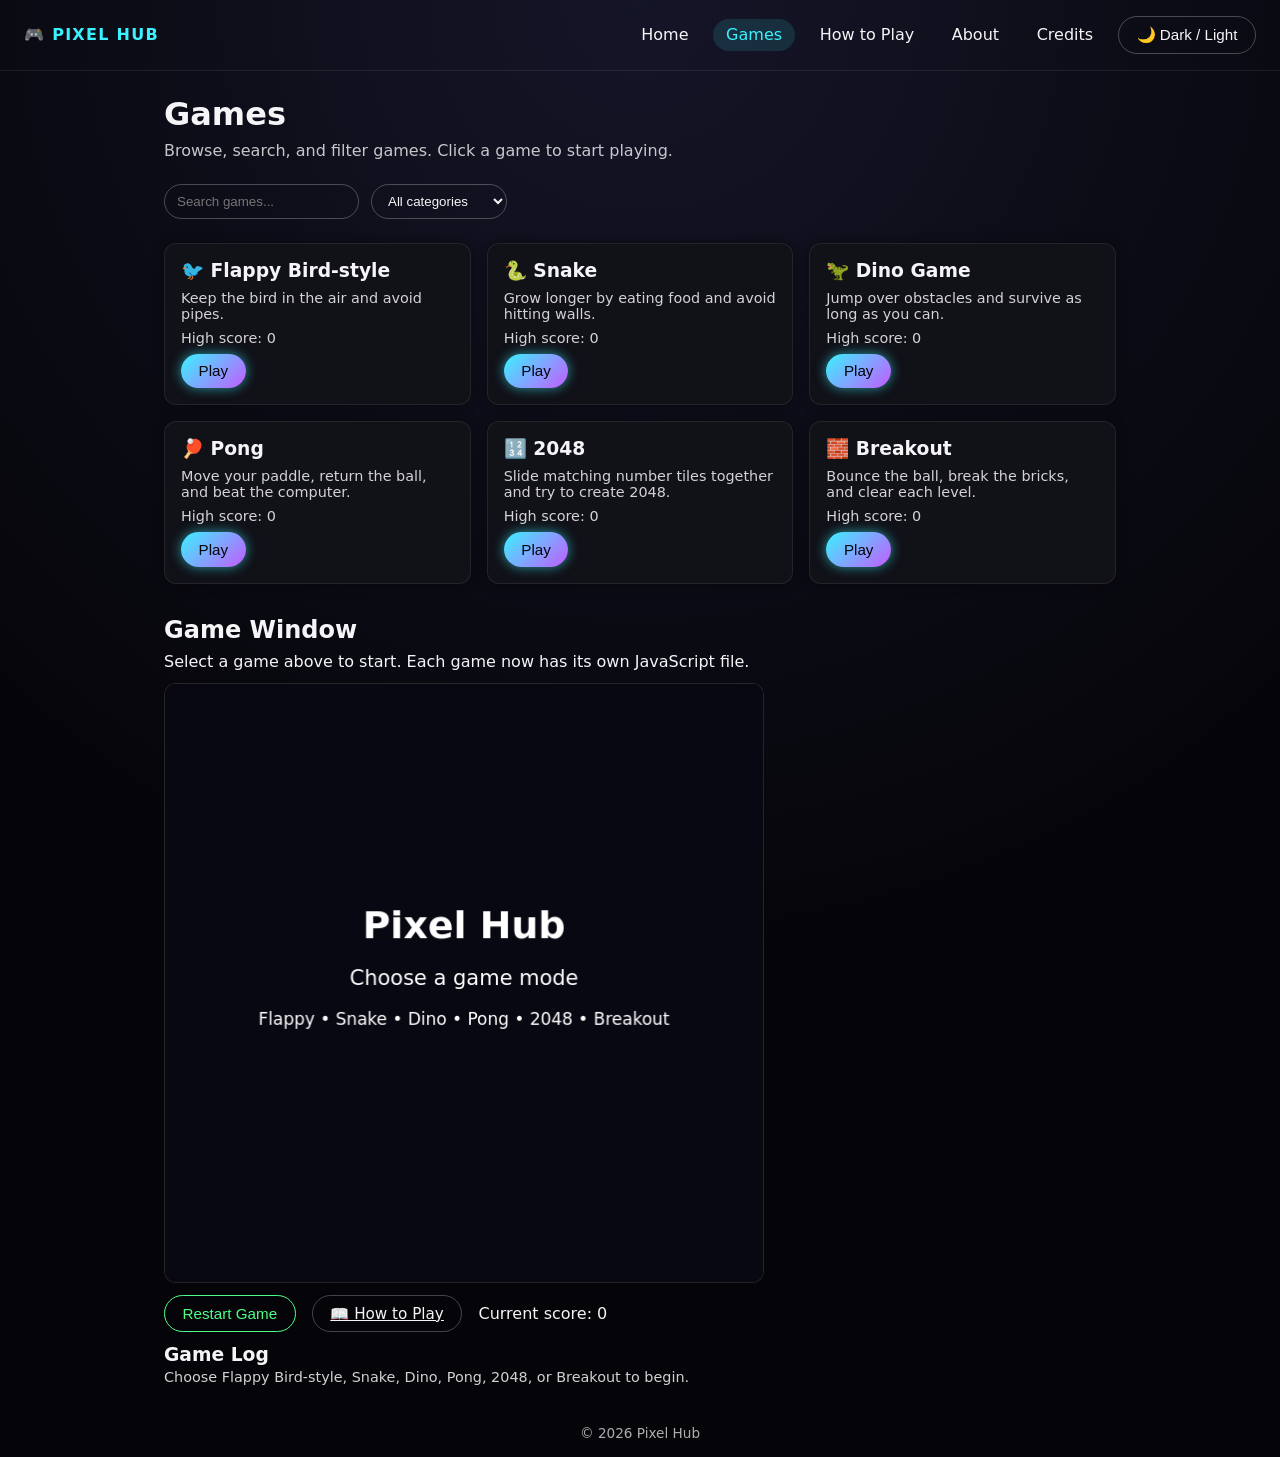
==== Pixel_Hub/games.html @ f3220529 "Add files via upload" ====
<!DOCTYPE html>
<html lang="en">
<head>
  <meta charset="UTF-8">
  <title>Pixel Hub - Games</title>
  <meta name="viewport" content="width=device-width, initial-scale=1.0">
  <link rel="stylesheet" href="style.css">
</head>

<body class="theme-dark">

  <header class="site-header">
    <div class="logo">🎮 Pixel Hub</div>

    <nav class="nav">
      <a href="index.html">Home</a>
      <a href="games.html" class="active">Games</a>
      <a href="how-to-play.html">How to Play</a>
      <a href="about.html">About</a>
      <a href="credits.html">Credits</a>

      <button id="theme-toggle" class="btn-outline">
        🌙 Dark / Light
      </button>
    </nav>
  </header>


  <main class="container">

    <section class="page-header">
      <h1>Games</h1>

      <p>
        Browse, search, and filter games.
        Click a game to start playing.
      </p>
    </section>


    <section class="games-controls">

      <input
        type="text"
        id="game-search"
        placeholder="Search games..."
      >

      <select id="game-filter">

        <option value="all">
          All categories
        </option>

        <option value="arcade">
          Arcade
        </option>

        <option value="endless">
          Endless runner
        </option>

        <option value="classic">
          Classic
        </option>

      </select>

    </section>


    <section
      class="card-grid"
      id="games-list"
    >

      <article
        class="card game-card"
        data-category="arcade"
        id="flappy"
      >

        <h3>
          🐦 Flappy Bird-style
        </h3>

        <p>
          Keep the bird in the air
          and avoid pipes.
        </p>

        <p class="score">
          High score:
          <span
            data-game="flappy"
            class="high-score"
          >
            0
          </span>
        </p>

        <button
          class="btn-primary play-btn"
          data-game="flappy"
        >
          Play
        </button>

      </article>


      <article
        class="card game-card"
        data-category="classic"
        id="snake"
      >

        <h3>
          🐍 Snake
        </h3>

        <p>
          Grow longer by eating food
          and avoid hitting walls.
        </p>

        <p class="score">
          High score:
          <span
            data-game="snake"
            class="high-score"
          >
            0
          </span>
        </p>

        <button
          class="btn-primary play-btn"
          data-game="snake"
        >
          Play
        </button>

      </article>


      <article
        class="card game-card"
        data-category="endless"
        id="dino"
      >

        <h3>
          🦖 Dino Game
        </h3>

        <p>
          Jump over obstacles
          and survive as long as you can.
        </p>

        <p class="score">
          High score:
          <span
            data-game="dino"
            class="high-score"
          >
            0
          </span>
        </p>

        <button
          class="btn-primary play-btn"
          data-game="dino"
        >
          Play
        </button>

      </article>


      <article
        class="card game-card"
        data-category="arcade"
        id="pong"
      >

        <h3>
          🏓 Pong
        </h3>

        <p>
          Move your paddle, return the ball,
          and beat the computer.
        </p>

        <p class="score">
          High score:
          <span
            data-game="pong"
            class="high-score"
          >
            0
          </span>
        </p>

        <button
          class="btn-primary play-btn"
          data-game="pong"
        >
          Play
        </button>

      </article>


      <article
        class="card game-card"
        data-category="classic"
        id="2048"
      >

        <h3>
          🔢 2048
        </h3>

        <p>
          Slide matching number tiles together
          and try to create 2048.
        </p>

        <p class="score">
          High score:
          <span
            data-game="2048"
            class="high-score"
          >
            0
          </span>
        </p>

        <button
          class="btn-primary play-btn"
          data-game="2048"
        >
          Play
        </button>

      </article>


      <article
        class="card game-card"
        data-category="arcade"
        id="breakout"
      >

        <h3>
          🧱 Breakout
        </h3>

        <p>
          Bounce the ball, break the bricks,
          and clear each level.
        </p>

        <p class="score">
          High score:
          <span
            data-game="breakout"
            class="high-score"
          >
            0
          </span>
        </p>

        <button
          class="btn-primary play-btn"
          data-game="breakout"
        >
          Play
        </button>

      </article>

    </section>


    <section class="game-play-area">

      <h2>Game Window</h2>

      <p>
        Select a game above to start.
        Each game now has its own JavaScript file.
      </p>

      <canvas
        id="game-canvas"
        width="600"
        height="600"
        tabindex="0"
      ></canvas>

      <div class="game-controls">

        <button
          id="restart-game"
          class="btn-secondary"
        >
          Restart Game
        </button>

        <a
          id="current-game-help"
          class="btn-outline"
          href="how-to-play.html"
        >
          📖 How to Play
        </a>

        <p id="current-score">
          Current score: 0
        </p>

      </div>

      <div class="game-instructions">

        <h3>Game Log</h3>

        <div
          id="game-log"
          aria-live="polite"
          aria-label="Game status log"
        >
          <p class="game-log-entry">
            Choose Flappy Bird-style, Snake, Dino,
            Pong, 2048, or Breakout to begin.
          </p>
        </div>

      </div>

    </section>

  </main>


  <footer class="site-footer">
    <p>© 2026 Pixel Hub</p>
  </footer>


  <script>
    // ========================================
    // Pixel Hub - Page + Game Controller
    // ========================================

    const themeToggle =
      document.getElementById(
        "theme-toggle"
      );


    function applySavedTheme() {
      const savedTheme =
        localStorage.getItem(
          "pixelArcadeTheme"
        );


      if (
        savedTheme === "light"
      ) {
        document.body.classList.remove(
          "theme-dark"
        );

        document.body.classList.add(
          "theme-light"
        );

      } else {

        document.body.classList.remove(
          "theme-light"
        );

        document.body.classList.add(
          "theme-dark"
        );
      }
    }


    applySavedTheme();


    if (themeToggle) {
      themeToggle.addEventListener(
        "click",
        () => {

          const isLight =
            document.body.classList.contains(
              "theme-light"
            );


          document.body.classList.toggle(
            "theme-light",
            !isLight
          );


          document.body.classList.toggle(
            "theme-dark",
            isLight
          );


          localStorage.setItem(
            "pixelArcadeTheme",
            isLight
              ? "dark"
              : "light"
          );
        }
      );
    }


    // ------------------------------
    // Shared Game Window
    // ------------------------------

    const canvas =
      document.getElementById(
        "game-canvas"
      );

    const ctx =
      canvas.getContext(
        "2d"
      );


    const restartButton =
      document.getElementById(
        "restart-game"
      );

    const currentScoreElement =
      document.getElementById(
        "current-score"
      );

    const currentGameHelp =
      document.getElementById(
        "current-game-help"
      );

    const gameHelpSections = {
      flappy: "flappy",
      snake: "snake",
      dino: "dino",
      pong: "pong",
      "2048": "game-2048",
      breakout: "breakout"
    };

    const gameHelpLabels = {
      flappy: "Flappy Bird-style",
      snake: "Snake",
      dino: "Dino",
      pong: "Pong",
      "2048": "2048",
      breakout: "Breakout"
    };

    const gameLog =
      document.getElementById(
        "game-log"
      );


    const registeredGames = {};

    let currentGameName = null;


    function updateScore(score) {
      if (
        currentScoreElement
      ) {
        currentScoreElement.textContent =
          `Current score: ${score}`;
      }
    }


    function setInstructions(text) {
      if (
        !gameLog ||
        !text
      ) {
        return;
      }


      const entry =
        document.createElement(
          "p"
        );


      entry.className =
        "game-log-entry";


      entry.textContent =
        text;


      gameLog.appendChild(
        entry
      );


      while (
        gameLog.children.length > 8
      ) {
        gameLog.removeChild(
          gameLog.firstElementChild
        );
      }


      gameLog.scrollTop =
        gameLog.scrollHeight;
    }


    function fillCanvas(color) {
      ctx.fillStyle =
        color;

      ctx.fillRect(
        0,
        0,
        canvas.width,
        canvas.height
      );
    }


    function showGameOver(
      title,
      score
    ) {
      ctx.fillStyle =
        "rgba(0, 0, 0, 0.72)";

      ctx.fillRect(
        0,
        0,
        canvas.width,
        canvas.height
      );


      ctx.fillStyle =
        "#ffffff";

      ctx.textAlign =
        "center";


      ctx.font =
        "bold 42px system-ui";

      ctx.fillText(
        title,
        canvas.width / 2,
        canvas.height / 2 - 30
      );


      ctx.font =
        "24px system-ui";

      ctx.fillText(
        `Score: ${score}`,
        canvas.width / 2,
        canvas.height / 2 + 15
      );


      ctx.font =
        "18px system-ui";

      ctx.fillText(
        "Press Restart Game to play again",
        canvas.width / 2,
        canvas.height / 2 + 55
      );


      ctx.textAlign =
        "start";
    }


    function registerGame(
      name,
      gameObject
    ) {
      if (
        !name ||
        !gameObject ||
        typeof gameObject.start !==
          "function" ||
        typeof gameObject.stop !==
          "function"
      ) {
        console.error(
          "Invalid game registration:",
          name
        );

        return;
      }


      registeredGames[name] =
        gameObject;
    }


    function getCurrentGame() {
      return currentGameName;
    }


    function updateCurrentGameHelp(name) {
      if (!currentGameHelp) {
        return;
      }


      const section =
        gameHelpSections[name];

      const label =
        gameHelpLabels[name];


      if (!section || !label) {
        currentGameHelp.href =
          "how-to-play.html";

        currentGameHelp.textContent =
          "📖 How to Play";

        return;
      }


      currentGameHelp.href =
        `how-to-play.html#${section}`;

      currentGameHelp.textContent =
        `📖 How to Play ${label}`;
    }


    function stopCurrentGame() {
      if (
        currentGameName &&
        registeredGames[
          currentGameName
        ]
      ) {
        registeredGames[
          currentGameName
        ].stop();
      }
    }


    function scrollToGame() {
      const gameArea =
        document.querySelector(
          ".game-play-area"
        );


      if (gameArea) {
        gameArea.scrollIntoView({
          behavior: "smooth",
          block: "start"
        });
      }


      canvas.focus({
        preventScroll: true
      });
    }


    function wait(milliseconds) {
      return new Promise(
        (resolve) => {
          setTimeout(
            resolve,
            milliseconds
          );
        }
      );
    }


    async function showCountdown() {
      const countdownSteps = [
        {
          text: "3",
          duration: 700
        },

        {
          text: "2",
          duration: 700
        },

        {
          text: "1",
          duration: 700
        },

        {
          text: "GO!",
          duration: 500
        }
      ];


      for (
        const step of
        countdownSteps
      ) {
        fillCanvas(
          "#080812"
        );


        ctx.fillStyle =
          "#ffffff";


        ctx.textAlign =
          "center";


        ctx.textBaseline =
          "middle";


        ctx.font =
          step.text === "GO!"
            ? "bold 110px system-ui"
            : "bold 160px system-ui";


        ctx.fillText(
          step.text,
          canvas.width / 2,
          canvas.height / 2
        );


        await wait(
          step.duration
        );
      }


      ctx.textBaseline =
        "alphabetic";


      ctx.textAlign =
        "start";
    }


    async function startGame(name) {
      if (
        window.pixelArcadeGameFilesReady
      ) {
        await window
          .pixelArcadeGameFilesReady;
      }


      const game =
        registeredGames[name];


      if (!game) {
        console.error(
          `Game "${name}" has not been registered.`,
          Object.keys(
            registeredGames
          )
        );


        setInstructions(
          `Could not start ${name}. Its JavaScript file did not load. Check the browser console for the paths that were tried.`
        );


        return;
      }


      stopCurrentGame();


      currentGameName =
        name;


      updateCurrentGameHelp(
        name
      );


      scrollToGame();


      setInstructions(
        `Get ready for ${name}!`
      );


      await showCountdown();


      game.start();
    }


    function restartCurrentGame() {
      if (!currentGameName) {
        setInstructions(
          "Choose a game first."
        );

        return;
      }


      const game =
        registeredGames[
          currentGameName
        ];


      if (!game) {
        setInstructions(
          "The selected game could not be found."
        );

        return;
      }


      game.stop();
      game.start();

      scrollToGame();
    }


    // ------------------------------
    // Search + Category Filter
    // ------------------------------

    const gameSearch =
      document.getElementById(
        "game-search"
      );

    const gameFilter =
      document.getElementById(
        "game-filter"
      );

    const gameCards =
      document.querySelectorAll(
        ".game-card"
      );


    function filterGames() {
      const searchText =
        gameSearch
          ? gameSearch.value
              .toLowerCase()
              .trim()
          : "";


      const category =
        gameFilter
          ? gameFilter.value
          : "all";


      gameCards.forEach(
        (card) => {
          const matchesSearch =
            card.textContent
              .toLowerCase()
              .includes(
                searchText
              );


          const matchesCategory =
            category === "all" ||
            card.dataset.category ===
              category;


          card.style.display =
            matchesSearch &&
            matchesCategory
              ? ""
              : "none";
        }
      );
    }


    if (gameSearch) {
      gameSearch.addEventListener(
        "input",
        filterGames
      );
    }


    if (gameFilter) {
      gameFilter.addEventListener(
        "change",
        filterGames
      );
    }


    // ------------------------------
    // Public Game API
    // ------------------------------

    window.PixelArcade = {
      canvas,
      ctx,
      updateScore,
      setInstructions,
      fillCanvas,
      showGameOver,
      registerGame,
      getCurrentGame
    };


    // ------------------------------
    // Initial Canvas
    // ------------------------------

    fillCanvas(
      "#080812"
    );


    ctx.fillStyle =
      "#ffffff";

    ctx.textAlign =
      "center";


    ctx.font =
      "bold 38px system-ui";

    ctx.fillText(
      "Pixel Hub",
      canvas.width / 2,
      canvas.height / 2 - 45
    );


    ctx.font =
      "21px system-ui";

    ctx.fillText(
      "Choose a game mode",
      canvas.width / 2,
      canvas.height / 2 + 2
    );


    ctx.font =
      "17px system-ui";

    ctx.fillText(
      "Flappy • Snake • Dino • Pong • 2048 • Breakout",
      canvas.width / 2,
      canvas.height / 2 + 42
    );


    ctx.textAlign =
      "start";
  </script>


  <script>
    // ========================================
    // GAME FILE LOADER
    // ========================================

    function loadGameScript(
      gameName,
      paths,
      expectedRegistrationName = null
    ) {
      return new Promise(
        (resolve) => {
          let index = 0;


          function tryNextPath() {
            if (
              index >=
              paths.length
            ) {
              console.error(
                `${gameName} could not be loaded. Tried:`,
                paths
              );


              resolve(
                false
              );

              return;
            }


            const path =
              paths[index++];


            const script =
              document.createElement(
                "script"
              );


            script.src =
              path;


            script.onload =
              () => {
                if (
                  expectedRegistrationName &&
                  !registeredGames[
                    expectedRegistrationName
                  ]
                ) {
                  console.warn(
                    `${gameName} loaded from ${path}, but did not register as "${expectedRegistrationName}". Trying the next path.`
                  );


                  script.remove();

                  tryNextPath();

                  return;
                }


                console.log(
                  `${gameName} loaded from ${path}`
                );


                resolve(
                  true
                );
              };


            script.onerror =
              () => {
                script.remove();

                tryNextPath();
              };


            document.body
              .appendChild(
                script
              );
          }


          tryNextPath();
        }
      );
    }


    async function loadPixelArcadeGames() {

      await loadGameScript(
        "Snake",

        [
          "Snake.js",
          "Snake(1).js",
          "snake.js",

          "games/Snake.js",
          "games/Snake(1).js",
          "games/snake.js",

          "game/Snake.js",
          "game/Snake(1).js",

          "js/Snake.js",
          "js/Snake(1).js",

          "Game Files/Snake.js",
          "Game Files/Snake(1).js",

          "game-files/Snake.js",
          "game-files/Snake(1).js"
        ]
      );


      await loadGameScript(
        "Dino",

        [
          "T-rex.js",
          "T-Rex.js",
          "T-Rex-game.js",
          "T-rex(1).js",

          "games/T-rex.js",
          "games/T-Rex.js",
          "games/T-Rex-game.js",
          "games/T-rex(1).js",

          "game/T-rex.js",
          "game/T-Rex.js",

          "js/T-rex.js",
          "js/T-Rex.js",

          "Game Files/T-rex.js",
          "Game Files/T-Rex.js",

          "game-files/T-rex.js",
          "game-files/T-Rex.js"
        ]
      );


      await loadGameScript(
        "Flappy Bird",

        [
          "FlappyBird.js",
          "FlappyBird(1).js",
          "flappybird.js",

          "games/FlappyBird.js",
          "games/FlappyBird(1).js",
          "games/flappybird.js",

          "game/FlappyBird.js",
          "game/FlappyBird(1).js",

          "js/FlappyBird.js",
          "js/FlappyBird(1).js",

          "Game Files/FlappyBird.js",
          "Game Files/FlappyBird(1).js",

          "game-files/FlappyBird.js",
          "game-files/FlappyBird(1).js"
        ]
      );


      await loadGameScript(
        "Pong",

        [
          "Pong.js",
          "Pong(1).js",
          "pong.js",

          "games/Pong.js",
          "games/Pong(1).js",
          "games/pong.js",

          "game/Pong.js",
          "game/Pong(1).js",

          "js/Pong.js",
          "js/Pong(1).js",

          "Game Files/Pong.js",
          "Game Files/Pong(1).js",

          "game-files/Pong.js",
          "game-files/Pong(1).js"
        ]
      );


      await loadGameScript(
        "2048",

        [
          "2048.js",
          "2048(1).js",

          "games/2048.js",
          "games/2048(1).js",

          "game/2048.js",
          "game/2048(1).js",

          "js/2048.js",
          "js/2048(1).js",

          "Game Files/2048.js",
          "Game Files/2048(1).js",

          "game-files/2048.js",
          "game-files/2048(1).js"
        ]
      );


      await loadGameScript(
        "Breakout",

        [
          "Breakout.js",
          "Breakout(1).js",
          "breakout.js",

          "games/Breakout.js",
          "games/Breakout(1).js",
          "games/breakout.js",

          "game/Breakout.js",
          "game/Breakout(1).js",

          "js/Breakout.js",
          "js/Breakout(1).js",

          "Game Files/Breakout.js",
          "Game Files/Breakout(1).js",

          "game-files/Breakout.js",
          "game-files/Breakout(1).js"
        ],

        "breakout"
      );


      console.log(
        "Registered games:",
        Object.keys(
          registeredGames
        )
      );
    }


    window.pixelArcadeGameFilesReady =
      loadPixelArcadeGames();
  </script>


  <script>
    document
      .querySelectorAll(
        ".play-btn"
      )
      .forEach(
        (button) => {
          button.addEventListener(
            "click",
            () => {
              startGame(
                button.dataset.game
              );
            }
          );
        }
      );


    if (restartButton) {
      restartButton.addEventListener(
        "click",
        restartCurrentGame
      );
    }
  </script>

</body>
</html>
---- Pixel_Hub/style.css ----
:root {
  --bg-dark: #050509;
  --bg-light: #f5f5f7;
  --text-dark: #f5f5f7;
  --text-light: #111118;
  --neon-blue: #3af2ff;
  --neon-purple: #c45bff;
  --neon-green: #4dff88;
  --card-bg-dark: #111118;
  --card-bg-light: #ffffff;
  --accent: var(--neon-blue);
  --radius: 12px;
  --shadow-neon: 0 0 12px rgba(58, 242, 255, 0.6);
}

* {
  box-sizing: border-box;
  margin: 0;
  padding: 0;
}

body {
  font-family: system-ui, -apple-system, BlinkMacSystemFont, "Segoe UI", sans-serif;
  min-height: 100vh;
  display: flex;
  flex-direction: column;
}

/* Themes */
body.theme-dark {
  background: radial-gradient(circle at top, #151528 0, #050509 60%);
  color: var(--text-dark);
}

body.theme-light {
  background: var(--bg-light);
  color: var(--text-light);
}

/* Layout */
.container {
  width: 100%;
  max-width: 1000px;
  margin: 0 auto;
  padding: 1.5rem;
}

.site-header {
  display: flex;
  justify-content: space-between;
  align-items: center;
  padding: 1rem 1.5rem;
  border-bottom: 1px solid rgba(255, 255, 255, 0.08);
}

.logo {
  font-weight: 700;
  letter-spacing: 0.08em;
  text-transform: uppercase;
  color: var(--neon-blue);
}

.nav {
  display: flex;
  gap: 0.75rem;
  align-items: center;
}

.nav a {
  text-decoration: none;
  color: inherit;
  padding: 0.4rem 0.8rem;
  border-radius: 999px;
  transition: background 0.2s, color 0.2s;
}

.nav a.active,
.nav a:hover {
  background: rgba(58, 242, 255, 0.12);
  color: var(--neon-blue);
}

.site-footer {
  margin-top: auto;
  padding: 1rem 1.5rem;
  text-align: center;
  font-size: 0.85rem;
  opacity: 0.7;
}

/* Buttons */
.btn-primary,
.btn-secondary,
.btn-outline {
  border-radius: 999px;
  border: none;
  cursor: pointer;
  font-size: 0.95rem;
  padding: 0.55rem 1.1rem;
  transition: transform 0.15s, box-shadow 0.15s, background 0.15s, color 0.15s;
}

.btn-primary {
  background: linear-gradient(135deg, var(--neon-blue), var(--neon-purple));
  color: #050509;
  box-shadow: var(--shadow-neon);
}

.btn-primary:hover {
  transform: translateY(-1px);
  box-shadow: 0 0 18px rgba(196, 91, 255, 0.7);
}

.btn-secondary {
  background: transparent;
  border: 1px solid var(--neon-green);
  color: var(--neon-green);
}

.btn-secondary:hover {
  background: rgba(77, 255, 136, 0.12);
}

.btn-outline {
  background: transparent;
  border: 1px solid rgba(255, 255, 255, 0.25);
  color: inherit;
}

.btn-outline:hover {
  background: rgba(255, 255, 255, 0.08);
}

/* Hero */
.hero {
  text-align: center;
  padding: 2.5rem 1rem;
}

.hero h1 {
  font-size: 2.4rem;
  margin-bottom: 0.75rem;
}

.hero p {
  max-width: 520px;
  margin: 0 auto 1.5rem;
  opacity: 0.85;
}

/* Cards */
.card-grid {
  display: grid;
  grid-template-columns: repeat(auto-fit, minmax(240px, 1fr));
  gap: 1rem;
  margin-top: 1.5rem;
}

.card {
  background: var(--card-bg-dark);
  border-radius: var(--radius);
  padding: 1rem;
  border: 1px solid rgba(255, 255, 255, 0.08);
  box-shadow: 0 0 12px rgba(0, 0, 0, 0.4);
  transition: transform 0.15s, box-shadow 0.15s, border-color 0.15s;
}

body.theme-light .card {
  background: var(--card-bg-light);
  border-color: rgba(0, 0, 0, 0.06);
}

.card h3 {
  margin-bottom: 0.5rem;
}

.card p {
  font-size: 0.9rem;
  opacity: 0.85;
  margin-bottom: 0.5rem;
}

.card:hover {
  transform: translateY(-2px);
  box-shadow: 0 0 16px rgba(58, 242, 255, 0.35);
  border-color: rgba(58, 242, 255, 0.6);
}

/* Page headers */
.page-header {
  margin-bottom: 1.5rem;
}

.page-header h1 {
  font-size: 2rem;
  margin-bottom: 0.5rem;
}

.page-header p {
  opacity: 0.8;
}

/* Games controls */
.games-controls {
  display: flex;
  flex-wrap: wrap;
  gap: 0.75rem;
  margin-bottom: 1rem;
}

.games-controls input,
.games-controls select {
  padding: 0.5rem 0.75rem;
  border-radius: 999px;
  border: 1px solid rgba(255, 255, 255, 0.25);
  background: transparent;
  color: inherit;
}

body.theme-light .games-controls input,
body.theme-light .games-controls select {
  border-color: rgba(0, 0, 0, 0.15);
}

/* Game play area */
.game-play-area {
  margin-top: 2rem;
}

.game-play-area h2 {
  margin-bottom: 0.5rem;
}

#game-canvas {
  display: block;
  width: 100%;
  max-width: 600px;
  border-radius: var(--radius);
  border: 1px solid rgba(255, 255, 255, 0.15);
  background: #000000;
  margin: 0.75rem 0;
}

.game-controls {
  display: flex;
  align-items: center;
  gap: 1rem;
  margin-bottom: 0.75rem;
}

.game-instructions h3 {
  margin-bottom: 0.25rem;
}

.game-instructions p {
  font-size: 0.9rem;
  opacity: 0.85;
}

/* Text blocks */
.text-block {
  margin-bottom: 1.5rem;
}

.text-block h2 {
  margin-bottom: 0.5rem;
}

.text-block p,
.text-block ul {
  font-size: 0.95rem;
  opacity: 0.9;
}

.text-block ul {
  margin-left: 1rem;
  margin-top: 0.5rem;
}

/* Scores */
.score {
  font-size: 0.85rem;
  opacity: 0.8;
}

/* Responsive */
@media (max-width: 640px) {
  .site-header {
    flex-direction: column;
    align-items: flex-start;
    gap: 0.5rem;
  }

  .nav {
    flex-wrap: wrap;
  }

  .hero h1 {
    font-size: 2rem;
  }
}
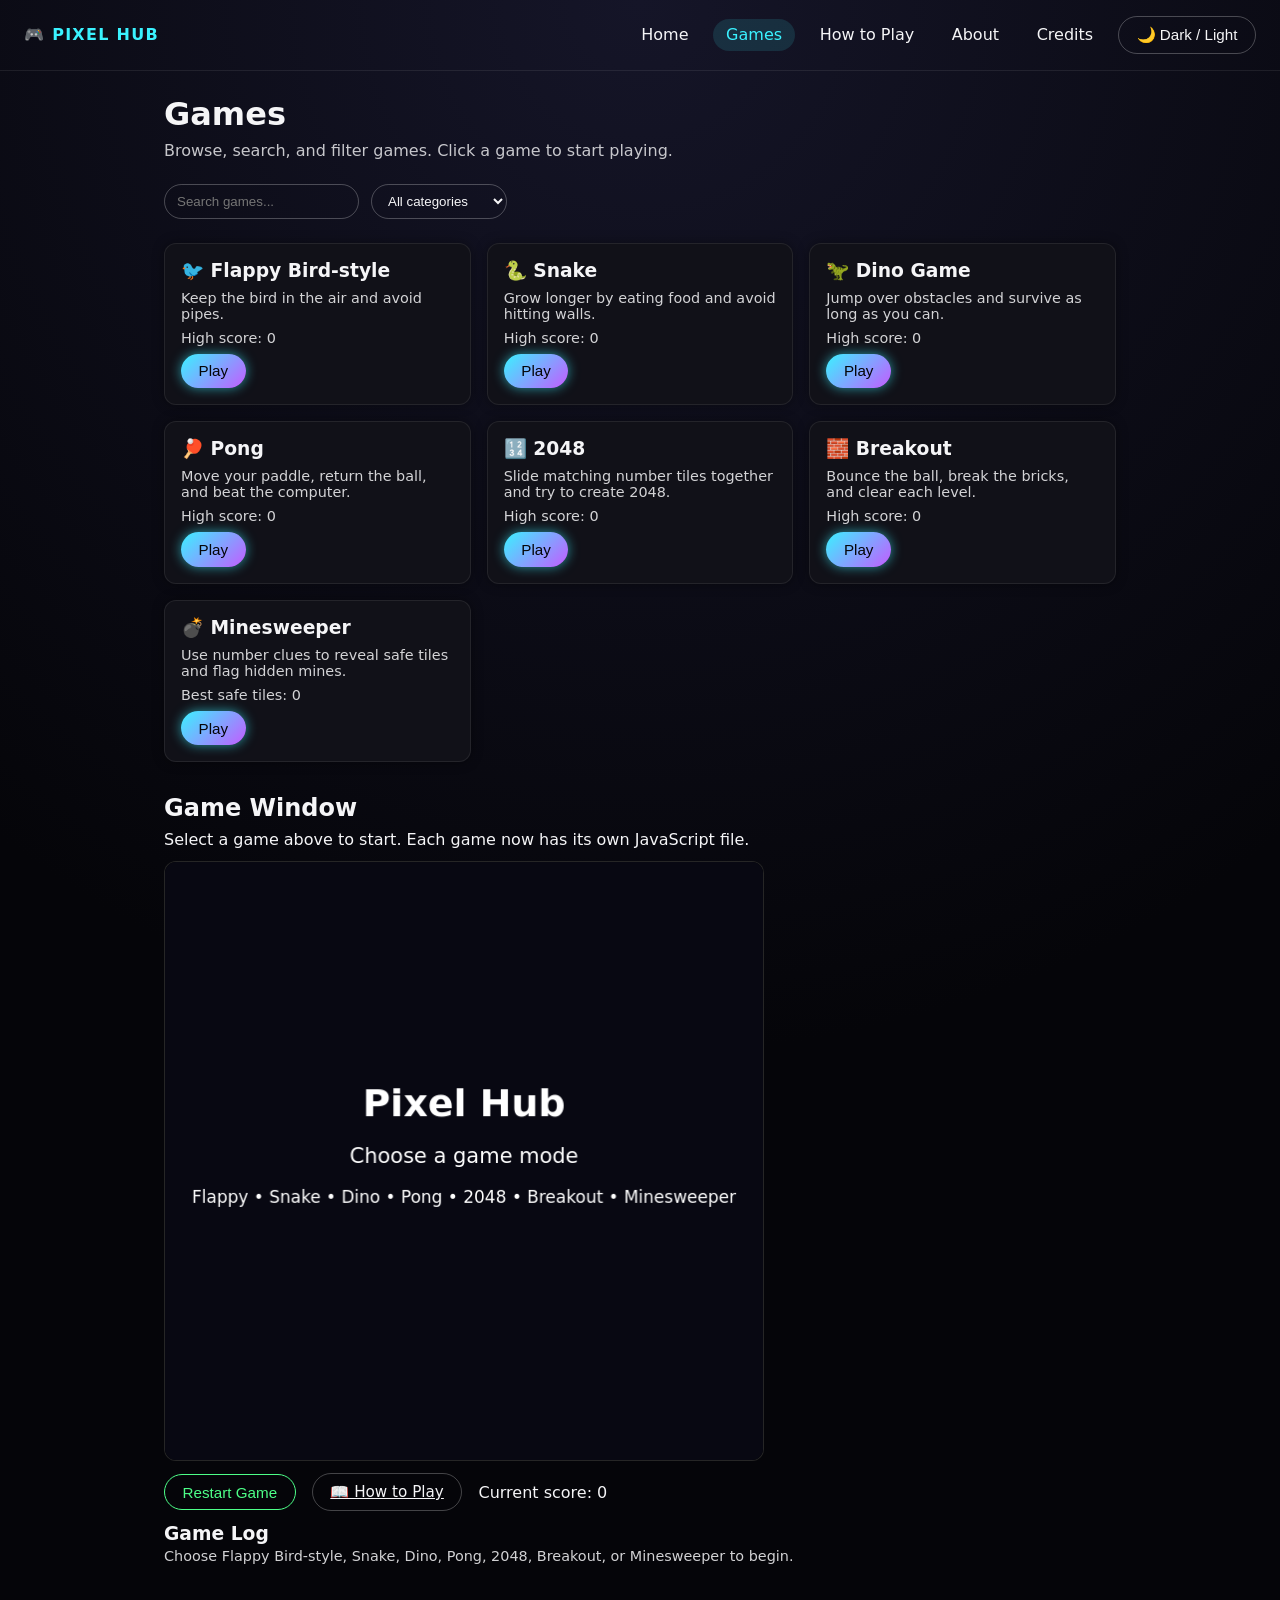
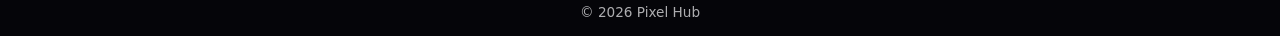
==== commit 0bcf96a3: "change dash to --" ====
--- a/Pixel_Hub/games.html
+++ b/Pixel_Hub/games.html
@@ -283,6 +283,16 @@
 
       </article>
 
+
+
+
+      <article class="card game-card" data-category="classic" id="minesweeper">
+        <h3>💣 Minesweeper</h3>
+        <p>Use number clues to reveal safe tiles and flag hidden mines.</p>
+        <p class="score">Best safe tiles: <span data-game="minesweeper" class="high-score">0</span></p>
+        <button class="btn-primary play-btn" data-game="minesweeper">Play</button>
+      </article>
+
     </section>
 
 
@@ -336,7 +346,7 @@
         >
           <p class="game-log-entry">
             Choose Flappy Bird-style, Snake, Dino,
-            Pong, 2048, or Breakout to begin.
+            Pong, 2048, Breakout, or Minesweeper to begin.
           </p>
         </div>
 
@@ -467,7 +477,8 @@
       dino: "dino",
       pong: "pong",
       "2048": "game-2048",
-      breakout: "breakout"
+      breakout: "breakout",
+      minesweeper: "minesweeper"
     };
 
     const gameHelpLabels = {
@@ -476,7 +487,8 @@
       dino: "Dino",
       pong: "Pong",
       "2048": "2048",
-      breakout: "Breakout"
+      breakout: "Breakout",
+      minesweeper: "Minesweeper"
     };
 
     const gameLog =
@@ -1018,7 +1030,7 @@
       "17px system-ui";
 
     ctx.fillText(
-      "Flappy • Snake • Dino • Pong • 2048 • Breakout",
+      "Flappy • Snake • Dino • Pong • 2048 • Breakout • Minesweeper",
       canvas.width / 2,
       canvas.height / 2 + 42
     );
@@ -1295,6 +1307,13 @@
         "breakout"
       );
 
+
+
+      await loadGameScript(
+        "Minesweeper",
+        ["Minesweeper.js", "games/Minesweeper.js", "js/Minesweeper.js"],
+        "minesweeper"
+      );
 
       console.log(
         "Registered games:",
